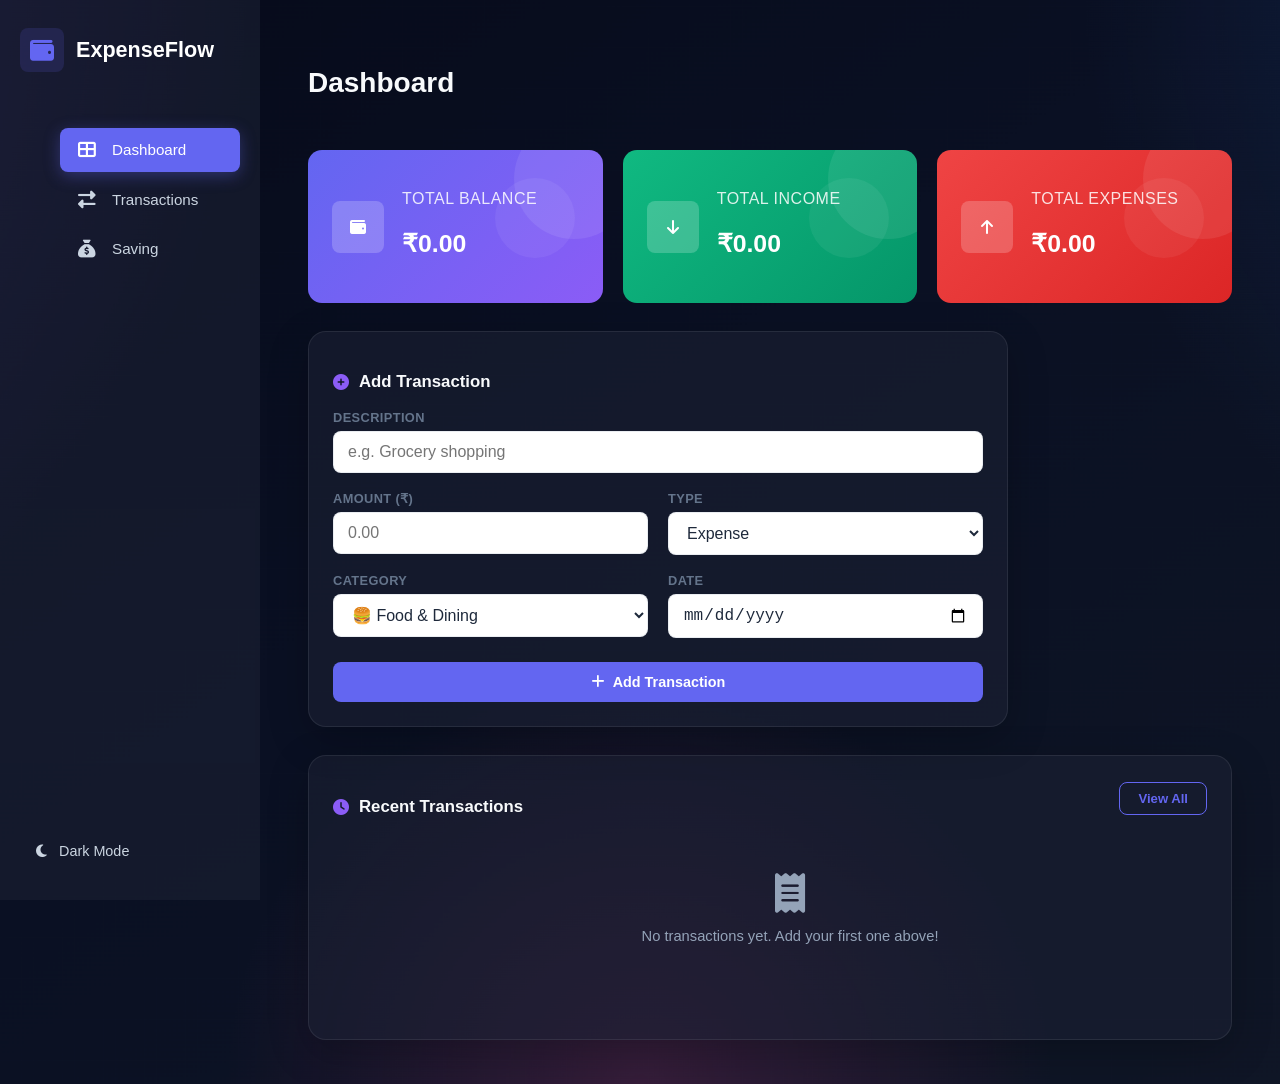
==== dashboard.html @ 71d5754a "naming" ====
<!DOCTYPE html>
<html lang="en">

<head>
    <meta charset="UTF-8">
    <meta name="viewport" content="width=device-width, initial-scale=1.0">
    <title>Expense Tracker</title>
    <!-- preconnect bcz browser ko pehle hi btna hai to connect  -->
    <link rel="preconnect" href="https://fonts.googleapis.com">
    <!-- for icons -->
    <link rel="stylesheet" href="https://cdnjs.cloudflare.com/ajax/libs/font-awesome/6.5.1/css/all.min.css">
    <link rel="stylesheet" href="style2.css">
</head>

<body>

    <div class="container">
        <aside class="sidebar" id="sidebar">
            <div class="sidebar-header">
                <div class="logo">
                    <i class="fas fa-wallet"></i>
                    <span>ExpenseFlow</span>
                </div>
            </div>
            <nav class="sidebar-nav">
                <ul>
                    <li class="nav-item active" id="dashboard">
                        <i class="fas fa-th-large"></i>
                        <span>Dashboard</span>
                    </li>
                    <li class="nav-item" id="transactions">
                        <i class="fas fa-exchange-alt"></i>
                        <span>Transactions</span>
                    </li>
                    <li class="nav-item" id="savings">
                         <i class="fa-solid fa-sack-dollar"></i>
                        <span>Saving</span>
                    </li>
                </ul>
            </nav>
            <div class="sidebar-footer">
                <div class="theme" id="theme">
                    <i class="fas fa-moon"></i> <!-- for moon icon -->
                    <span>Dark Mode</span>
                </div>
            </div>
        </aside>
        
        <main class="main">
        
            <!-- dashboard page -->

            <section class="page active" id="dashboardPage">
                <div class="page-header">
                    <!-- for date and writting dashboard -->
                    <h1>Dashboard</h1>
                    <p class="date-display" id="dateDisplay"></p>
                </div>
                <!-- summary cards income balance -->
                <div class="cards">
                    <div class="card balance" id="balanceCard">
                        <div class="card-icon">
                            <i class="fas fa-wallet"></i>
                        </div>
                        <div class="card-info">
                            <p class="card-label">Total Balance</p>
                            <h2 class="card-amount" id="totalBalance">₹0.00</h2>
                        </div>
                        <div class="card-decoration"></div>
                    </div>
                    <div class="card income" id="incomeCard">
                        <div class="card-icon">
                            <i class="fas fa-arrow-down"></i>
                        </div>
                        <div class="card-info">
                            <p class="card-label">Total Income</p>
                            <h2 class="card-amount" id="totalIncome">₹0.00</h2>
                        </div>
                        <div class="card-decoration"></div>
                    </div>
                    <div class="card expense" id="expenseCard">
                        <div class="card-icon">
                            <i class="fas fa-arrow-up"></i>
                        </div>
                        <div class="card-info">
                            <p class="card-label">Total Expenses</p>
                            <h2 class="card-amount" id="totalExpenses">₹0.00</h2>
                        </div>
                        <div class="card-decoration"></div>
                    </div>
                </div>

                <!-- Dashboard Body -->
                <div class="dashboard">
                    <!-- Add Transaction Form -->
                    <div class="form-container glass-card">
                        <h3><i class="fas fa-plus-circle"></i> Add Transaction</h3>
                        <form id="transactionForm">
                            <div class="form-group">
                                <label for="description">Description</label>
                                <input type="text" id="description" placeholder="e.g. Grocery shopping" required>
                            </div>
                            <div class="form-row">
                                <div class="form-group">
                                    <label for="amount">Amount (₹)</label>
                                    <input type="number" id="amount" placeholder="0.00" step="0.01" min="0.01" required>
                                </div>
                                <div class="form-group">
                                    <label for="type">Type</label>
                                    <select id="type" required>
                                        <option value="expense">Expense</option>
                                        <option value="income">Income</option>
                                    </select>
                                </div>
                            </div>
                            <div class="form-row">
                                <div class="form-group">
                                    <label for="category">Category</label>
                                    <select id="category" required>
                                        <option value="food">🍔 Food & Dining</option>
                                        <option value="transport">🚗 Transport</option>
                                        <option value="shopping">🛍️ Shopping</option>
                                        <option value="entertainment">🎬 Entertainment</option>
                                        <option value="bills">📄 Bills & Utilities</option>
                                        <option value="health">🏥 Health</option>
                                        <option value="education">📚 Education</option>
                                        <option value="salary">💰 Salary</option>
                                        <option value="freelance">💻 Freelance</option>
                                        <option value="investment">📈 Investment</option>
                                        <option value="other">📦 Other</option>
                                    </select>
                                </div>
                                <div class="form-group">
                                    <label for="date">Date</label>
                                    <input type="date" id="date" required>
                                </div>
                            </div>
                            <button type="submit" class="btn btn-primary" id="submitBtn">
                                <i class="fas fa-plus"></i> Add Transaction
                            </button>
                        </form>
                    </div>
                </div>

                <!-- Recent Transactions -->
                <div class="recent-transactions glass-card">
                    <div class="section-header">
                        <h3><i class="fas fa-clock"></i> Recent Transactions</h3>
                        <button class="btn btn-outline" id="viewAllBtn">View All</button>
                    </div>
                    <ul class="transaction-list" id="recentTransactionList">
                        <li class="empty-state" id="emptyRecent">
                            <i class="fas fa-receipt"></i>
                            <p>No transactions yet. Add your first one above!</p>
                        </li>
                    </ul>
                </div>
            </section>
            
            <!-- transaction page -->
            
            <section class="page" id="transactionsPage"></section>
            
            <!-- saving Page -->
            
            <section class="page" id="savingsPage"></section>
        
        </main>
    </div>
    <script src="script.js"></script>
</body>
</html>
---- style2.css ----
*{
    box-sizing: border-box;
}
body {
    min-height: 100vh;
    font-family: 'Inter', sans-serif;
    color: #f8fafc;
    overflow-x: hidden;
    background-image: url("welcome-bg.png");
background-position: center;
background-size: cover;
background-repeat: no-repeat;
}

.container {
    display: flex;
    min-height: 100vh;
}
.sidebar {
    width: 260px;
    background: rgb(28 34 52 / 58%);
    color: #cbd5e1;
    height: 100vh;
    position: fixed;
    top: 0;
    left: 0;
    z-index: 100;
    display: flex;
    flex-direction: column;
    padding: 28px 20px;
}

.sidebar-header {
    margin-bottom: 40px;
}

.logo {
    display: flex;
    align-items: center;
    gap: 12px;
    font-size: 1.35rem;
    font-weight: 700;
    color: #fff;
}

.logo i {
    font-size: 1.5rem;
    color: #6366f1;
    background: rgba(99, 102, 241, 0.15);
    padding: 10px;
    border-radius: 8px;
}

.sidebar-nav ul {
    list-style: none;
}

.nav-item {
    display: flex;
    align-items: center;
    gap: 14px;
    padding: 13px 16px;
    margin-bottom: 6px;
    border-radius: 8px;
    cursor: pointer;
    transition: all 0.5s ease;
    font-size: 0.95rem;
    font-weight: 500;
    color: #cbd5e1;
}

.nav-item:hover {
    background: rgba(99, 102, 241, 0.1);
    color: #fff;
}

.nav-item.active {
    background: #6366f1;
    color: #fff;
    box-shadow: 0 4px 16px rgba(99, 102, 241, 0.35);
}

.nav-item i {
    font-size: 1.1rem;
    width: 22px;
    text-align: center;
}
.sidebar-footer { margin-top: auto; }

.theme{
    display: flex;
    align-items: center;
    gap: 12px;
    padding: 13px 16px;
    border-radius: 8px;
    cursor: pointer;
    transition: all  0.3s ease;
    font-size: 0.9rem;
    color: #cbd5e1;
}

.theme:hover { 
    background: rgba(255,255,255,0.06); 
    color: #fff; 
}
.main {
    flex: 1;
    margin-left: 260px;
    padding: 36px 40px;
    min-height: 100vh;
    background: transparent;
}

.page { 
    display: none; 
    animation: fadeIn 0.4s ease; 
}
.page.active { 
    display: block; 
}
.page-header {
    display: flex;
    justify-content: space-between;
    align-items: center;
    margin-bottom: 28px;
}

.page-header h1 {
    font-size: 1.75rem;
    font-weight: 700;
    color: #f8fafc;
}
.date-display {
    font-size: 0.9rem;
    color: #cbd5e1;
    font-weight: 500;
}
.glass-card {
    background: rgb(28 34 52 / 58%);
    border: 1px solid rgba(255, 255, 255, 0.08);
    border-radius: 18px;
    padding: 24px;
    box-shadow: 0 12px 40px rgba(0,0,0,0.22);
}

.glass-card:hover { 
    box-shadow: 0 16px 45px rgba(0,0,0,0.26);
}

.glass-card h3 {
    font-size: 1.05rem;
    font-weight: 600;
    color: #f8fafc;
    margin-bottom: 20px;
    display: flex;
    align-items: center;
    gap: 10px;
}

.glass-card h3 i {
    color: #8b5cf6;
     font-size: 1rem; 
    }

.cards{
    display: grid;
    grid-template-columns: repeat(3, 1fr) ;
    gap: 20px;
    margin-bottom: 28px;
}
.card{
    padding: 24px;
    border-radius: 14px;
    color: #fff;
    display: flex;
    align-items: center;
    gap: 18px;
    position: relative;
    overflow: hidden;
    transition: transform 0.3s ease, box-shadow 0.3s ease;
}

.card:hover {
    transform: translateY(-6px);
}
.balance { 
    background: linear-gradient(135deg, #6366f1, #8b5cf6); }
.income { 
    background: linear-gradient(135deg, #10b981, #059669); }
.expense { 
    background: linear-gradient(135deg, #ef4444, #dc2626); }

.card-icon {
    width: 52px;
    height: 52px;
    background: rgba(255,255,255,0.2);
    border-radius: 8px;
    display: flex;
    align-items: center;
    justify-content: center;
    flex-shrink: 0;
}
.card-label {
    font-weight: 500;
    opacity: 0.85;
    text-transform: uppercase;
    letter-spacing: 0.5px;
    margin-bottom: 4px;
}
.card-amount {
    font-size: 1.55rem;
    font-weight: 700;
}
.card-decoration {
    position: absolute;
    top: -31px;
    right: -31px;
    width: 120px;
    height: 120px;
    border-radius: 50%;
    background: rgba(255,255,255,0.08);
}

.card-decoration::after {
    content: '';
    position: absolute;
    bottom: -19px;
    left: -19px;
    width: 80px;
    height: 80px;
    border-radius: 50%;
    background: rgba(255,255,255,0.06);
}
.dashboard {
    display: grid;
    grid-template-columns: 1fr 1fr;
    gap: 24px;
    margin-bottom: 28px;
}
.form-container{width: 700px;max-width: 100%;}
.form-container h3 { margin-bottom: 18px; }
.form-group input{font-size: 2rem;}

.form-group { margin-bottom: 18px; }

.form-group label {
    display: block;
    font-size: 0.8rem;
    font-weight: 600;
    color: #64748b;
    margin-bottom: 6px;
    text-transform: uppercase;
    letter-spacing: 0.4px;
}
.form-group input,
.form-group select {
    width: 100%;
    padding: 11px 14px;
    border: 1.5px solid rgba(148,163,184,0.2);
    border-radius: 8px;
    font-size: 1rem;
    background: #ffffff;
    color: #1e293b;
    outline: none;
}
.form-group input:focus,
.form-group select:focus {
    border-color: rgba(148,163,184,0.2);
}

.form-row {
    display: grid;
    grid-template-columns: 1fr 1fr;
    gap: 20px;
}
.btn {
    display: inline-flex;
    align-items: center;
    justify-content: center;
    gap: 8px;
    padding: 12px 22px;
    border: none;
    border-radius: 8px;
    font-size: 0.9rem;
    font-weight: 600;
    cursor: pointer;
}

.btn-primary {
    width: 100%;
    background: #6366f1;
    color: #fff;
    margin-top: 6px;
}

.btn-primary:hover {
    background: #8b5cf6;
    transform: translateY(-1px);
    box-shadow: 0 4px 16px rgba(99, 102, 241, 0.35);
}

.btn-outline {
    background: transparent;
    color: #6366f1;
    border: 1.5px solid #6366f1;
    padding: 8px 18px;
    font-size: 0.82rem;
}

.btn-outline:hover {
    background: #6366f1;
    color: #fff;
}
.section-header {
    display: flex;
    justify-content: space-between;
    align-items: center;
    margin-bottom: 16px;
}

.section-header h3 { margin-bottom: 0; }

/* ------ transaction list-----*/
.transaction-list{
    list-style: none;
}
.transaction-item{
    display: flex;
    align-items: center;
    justify-content: space-between;
    padding: 14px 0px;
    border-bottom: 1px solid rgba(148,163,184,0.2);
    animation: fadeIn 0.3s ease;
}
.transaction-item:last-child{border-bottom: none;}
.transaction-left{
    display: flex;
    align-items: center;
    gap: 14px;
    flex: 1;
}
.transaction-icon {
    width: 42px;
    height: 42px;
    border-radius: 8px;
    display: flex;
    align-items: center;
    justify-content: center;
    font-size: 1.15rem;
    flex-shrink: 0;
}

.transaction-icon.income-icon {
    background: rgba(16, 185, 129, 0.1);
    color: #10b981;
}

.transaction-icon.expense-icon {
    background: rgba(239, 68, 68, 0.1);
    color: #ef4444;
}

.transaction-details h4 {
    font-size: 0.93rem;
    font-weight: 600;
    color: #1e293b;
    margin-bottom: 3px;
}

.transaction-details span {
    font-size: 0.78rem;
    color:#94a3b8;
}

.transaction-right {
     display: flex; 
    align-items: center; 
    gap: 16px; 
}

.transaction-amount {
    font-size: 1rem;
    font-weight: 700;
    white-space: nowrap;
}

.transaction-amount.income { color: #10b981 }
.transaction-amount.expense { color: #ef4444; }

.transaction-actions {
    display: flex;
    gap: 6px;
    opacity: 0;
}

.transaction-item:hover .transaction-actions
{ opacity: 1; }

/* ------EMPTY STATE */
.empty-state {
    text-align: center;
    padding: 40px 20px;
    color: #94a3b8;
}

.empty-state i { font-size: 2.5rem; margin-bottom: 12px; display: block; }
.empty-state p { font-size: 0.92rem; }
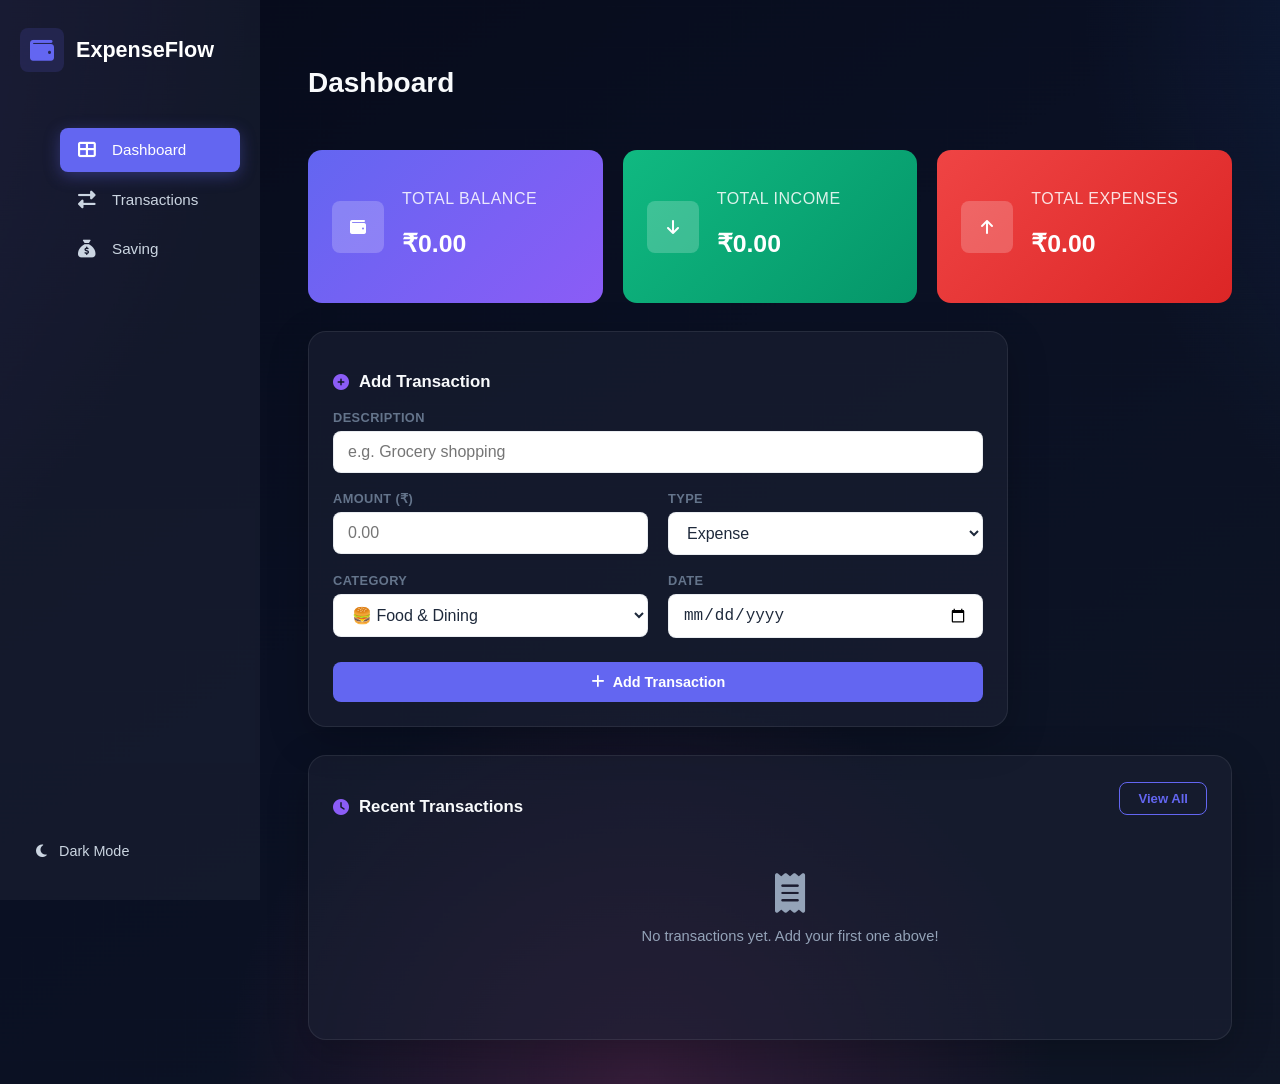
==== commit e3f169dc: "transaction pages" ====
--- a/dashboard.html
+++ b/dashboard.html
@@ -23,20 +23,26 @@
                 </div>
             </div>
             <nav class="sidebar-nav">
-                <ul>
-                    <li class="nav-item active" id="dashboard">
-                        <i class="fas fa-th-large"></i>
-                        <span>Dashboard</span>
-                    </li>
-                    <li class="nav-item" id="transactions">
-                        <i class="fas fa-exchange-alt"></i>
-                        <span>Transactions</span>
-                    </li>
-                    <li class="nav-item" id="savings">
-                         <i class="fa-solid fa-sack-dollar"></i>
-                        <span>Saving</span>
-                    </li>
-                </ul>
+ <ul>
+    <li>
+        <a href="index.html" class="nav-item active">
+            <i class="fas fa-th-large"></i>
+            <span>Dashboard</span>
+        </a>
+    </li>
+    <li>
+        <a href="transaction.html" class="nav-item">
+            <i class="fas fa-exchange-alt"></i>
+            <span>Transactions</span>
+        </a>
+    </li>
+    <li>
+        <a href="saving.html" class="nav-item">
+            <i class="fa-solid fa-sack-dollar"></i>
+            <span>Saving</span>
+        </a>
+    </li>
+</ul>
             </nav>
             <div class="sidebar-footer">
                 <div class="theme" id="theme">
--- a/style2.css
+++ b/style2.css
@@ -7,9 +7,9 @@
     color: #f8fafc;
     overflow-x: hidden;
     background-image: url("welcome-bg.png");
-background-position: center;
-background-size: cover;
-background-repeat: no-repeat;
+    background-position: center;
+    background-size: cover;
+    background-repeat: no-repeat;
 }
 
 .container {
@@ -113,7 +113,6 @@
 
 .page { 
     display: none; 
-    animation: fadeIn 0.4s ease; 
 }
 .page.active { 
     display: block; 
@@ -210,26 +209,6 @@
 .card-amount {
     font-size: 1.55rem;
     font-weight: 700;
-}
-.card-decoration {
-    position: absolute;
-    top: -31px;
-    right: -31px;
-    width: 120px;
-    height: 120px;
-    border-radius: 50%;
-    background: rgba(255,255,255,0.08);
-}
-
-.card-decoration::after {
-    content: '';
-    position: absolute;
-    bottom: -19px;
-    left: -19px;
-    width: 80px;
-    height: 80px;
-    border-radius: 50%;
-    background: rgba(255,255,255,0.06);
 }
 .dashboard {
     display: grid;
@@ -404,4 +383,7 @@
 }
 
 .empty-state i { font-size: 2.5rem; margin-bottom: 12px; display: block; }
-.empty-state p { font-size: 0.92rem; }+.empty-state p { font-size: 0.92rem; }
+.sidebar ul li a {
+    text-decoration: none;
+}
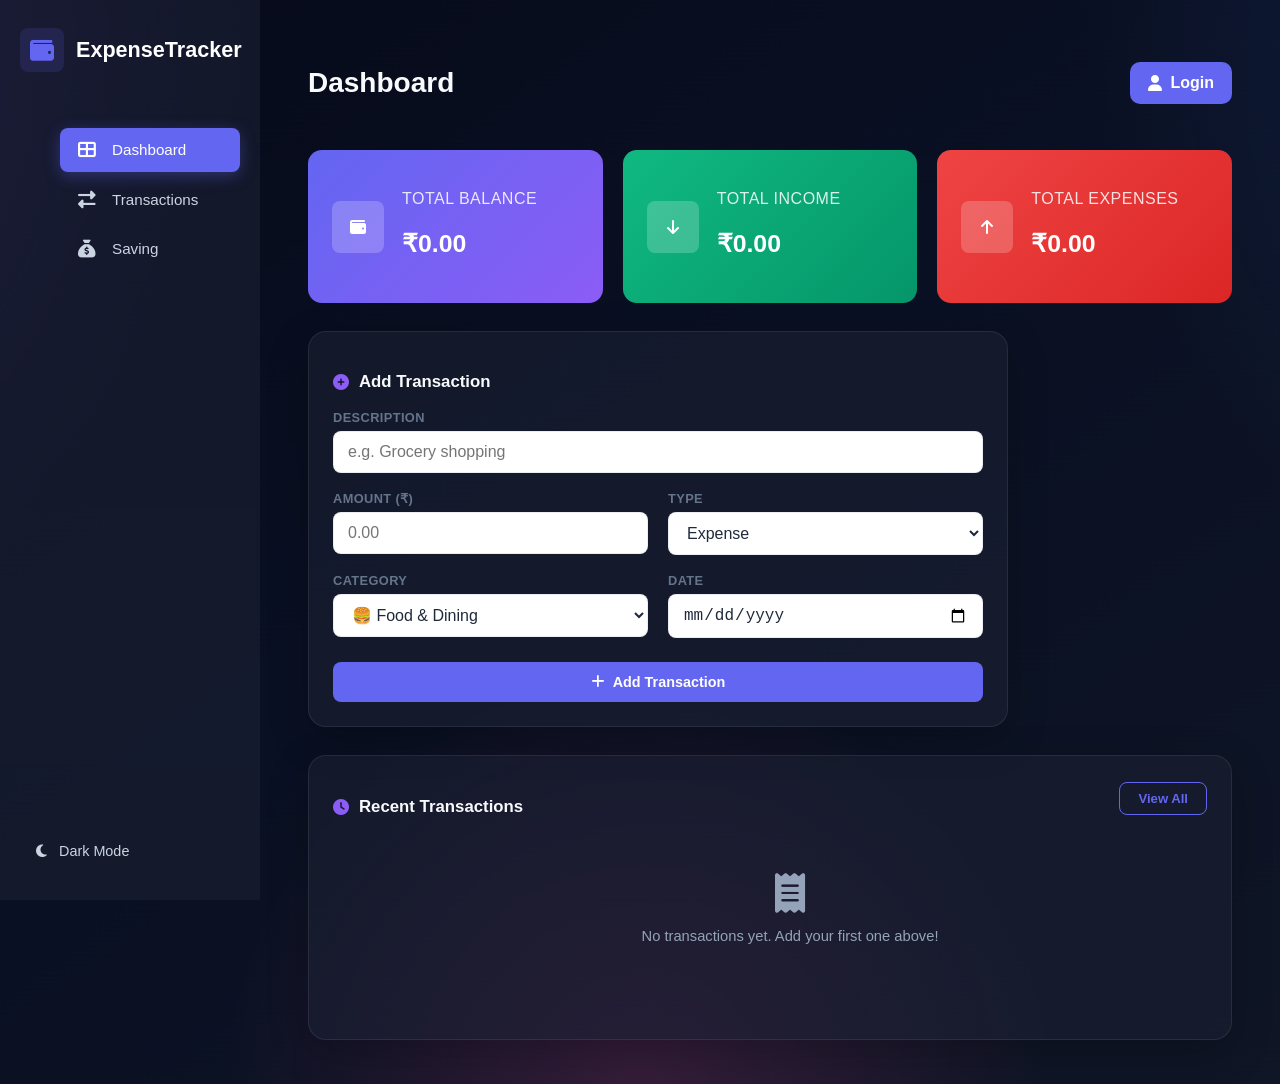
==== commit e69156f7: "login page and detailings" ====
--- a/dashboard.html
+++ b/dashboard.html
@@ -9,7 +9,7 @@
     <link rel="preconnect" href="https://fonts.googleapis.com">
     <!-- for icons -->
     <link rel="stylesheet" href="https://cdnjs.cloudflare.com/ajax/libs/font-awesome/6.5.1/css/all.min.css">
-    <link rel="stylesheet" href="style2.css">
+    <link rel="stylesheet" href="style.css">
 </head>
 
 <body>
@@ -17,15 +17,15 @@
     <div class="container">
         <aside class="sidebar" id="sidebar">
             <div class="sidebar-header">
-                <div class="logo">
+                <a href="index.html" style="text-decoration: none;" class="logo">
                     <i class="fas fa-wallet"></i>
-                    <span>ExpenseFlow</span>
-                </div>
+                    <span>ExpenseTracker</span>
+                </a>
             </div>
             <nav class="sidebar-nav">
  <ul>
     <li>
-        <a href="index.html" class="nav-item active">
+        <a href="dashboard.html" class="nav-item active">
             <i class="fas fa-th-large"></i>
             <span>Dashboard</span>
         </a>
@@ -58,10 +58,15 @@
 
             <section class="page active" id="dashboardPage">
                 <div class="page-header">
-                    <!-- for date and writting dashboard -->
-                    <h1>Dashboard</h1>
-                    <p class="date-display" id="dateDisplay"></p>
-                </div>
+    <div>
+        <h1>Dashboard</h1>
+        <p class="date-display" id="dateDisplay"></p>
+    </div>
+
+    <a href="login.html" class="login-btn">
+        <i class="fas fa-user"></i> Login
+    </a>
+</div> 
                 <!-- summary cards income balance -->
                 <div class="cards">
                     <div class="card balance" id="balanceCard">
@@ -152,8 +157,7 @@
                 <div class="recent-transactions glass-card">
                     <div class="section-header">
                         <h3><i class="fas fa-clock"></i> Recent Transactions</h3>
-                        <button class="btn btn-outline" id="viewAllBtn">View All</button>
-                    </div>
+                    <a href="transaction.html" style="text-decoration: none;" class="btn btn-outline">View All</a>                    </div>
                     <ul class="transaction-list" id="recentTransactionList">
                         <li class="empty-state" id="emptyRecent">
                             <i class="fas fa-receipt"></i>
--- a/style.css
+++ b/style.css
@@ -0,0 +1,406 @@
+*{
+    box-sizing: border-box;
+}
+body {
+    min-height: 100vh;
+    font-family: 'Inter', sans-serif;
+    color: #f8fafc;
+    overflow-x: hidden;
+    background-image: url("welcome-bg.png");
+    background-position: center;
+    background-size: cover;
+    background-repeat: no-repeat;
+}
+
+.container {
+    display: flex;
+    min-height: 100vh;
+}
+.sidebar {
+    width: 260px;
+    background: rgb(28 34 52 / 58%);
+    color: #cbd5e1;
+    height: 100vh;
+    position: fixed;
+    top: 0;
+    left: 0;
+    z-index: 100;
+    display: flex;
+    flex-direction: column;
+    padding: 28px 20px;
+}
+
+.sidebar-header {
+    margin-bottom: 40px;
+}
+
+.logo {
+    display: flex;
+    align-items: center;
+    gap: 12px;
+    font-size: 1.35rem;
+    font-weight: 700;
+    color: #fff;
+}
+
+.logo i {
+    font-size: 1.5rem;
+    color: #6366f1;
+    background: rgba(99, 102, 241, 0.15);
+    padding: 10px;
+    border-radius: 8px;
+}
+
+.sidebar-nav ul {
+    list-style: none;
+}
+
+.nav-item {
+    display: flex;
+    align-items: center;
+    gap: 14px;
+    padding: 13px 16px;
+    margin-bottom: 6px;
+    border-radius: 8px;
+    cursor: pointer;
+    transition: all 0.5s ease;
+    font-size: 0.95rem;
+    font-weight: 500;
+    color: #cbd5e1;
+}
+
+.nav-item:hover {
+    background: rgba(99, 102, 241, 0.1);
+    color: #fff;
+}
+
+.nav-item.active {
+    background: #6366f1;
+    color: #fff;
+    box-shadow: 0 4px 16px rgba(99, 102, 241, 0.35);
+}
+
+.nav-item i {
+    font-size: 1.1rem;
+    width: 22px;
+    text-align: center;
+}
+.sidebar-footer { margin-top: auto; }
+
+.theme{
+    display: flex;
+    align-items: center;
+    gap: 12px;
+    padding: 13px 16px;
+    border-radius: 8px;
+    cursor: pointer;
+    transition: all  0.3s ease;
+    font-size: 0.9rem;
+    color: #cbd5e1;
+}
+
+.theme:hover { 
+    background: rgba(255,255,255,0.06); 
+    color: #fff; 
+}
+.main {
+    flex: 1;
+    margin-left: 260px;
+    padding: 36px 40px;
+    min-height: 100vh;
+    background: transparent;
+}
+
+.page { 
+    display: none; 
+}
+.page.active { 
+    display: block; 
+}
+.page-header {
+    display: flex;
+    justify-content: space-between;
+    align-items: center;
+    margin-bottom: 28px;
+}
+
+.page-header h1 {
+    font-size: 1.75rem;
+    font-weight: 700;
+    color: #f8fafc;
+}
+.date-display {
+    font-size: 0.9rem;
+    color: #cbd5e1;
+    font-weight: 500;
+}
+.glass-card {
+    background: rgb(28 34 52 / 58%);
+    border: 1px solid rgba(255, 255, 255, 0.08);
+    border-radius: 18px;
+    padding: 24px;
+    box-shadow: 0 12px 40px rgba(0,0,0,0.22);
+}
+
+.glass-card:hover { 
+    box-shadow: 0 16px 45px rgba(0,0,0,0.26);
+}
+
+.glass-card h3 {
+    font-size: 1.05rem;
+    font-weight: 600;
+    color: #f8fafc;
+    margin-bottom: 20px;
+    display: flex;
+    align-items: center;
+    gap: 10px;
+}
+
+.glass-card h3 i {
+    color: #8b5cf6;
+     font-size: 1rem; 
+    }
+
+.cards{
+    display: grid;
+    grid-template-columns: repeat(3, 1fr) ;
+    gap: 20px;
+    margin-bottom: 28px;
+}
+.card{
+    padding: 24px;
+    border-radius: 14px;
+    color: #fff;
+    display: flex;
+    align-items: center;
+    gap: 18px;
+    position: relative;
+    overflow: hidden;
+    transition: transform 0.5s ease;
+}
+
+.card:hover {
+    transform: translateY(-6px);
+}
+.balance { 
+    background: linear-gradient(135deg, #6366f1, #8b5cf6); }
+.income { 
+    background: linear-gradient(135deg, #10b981, #059669); }
+.expense { 
+    background: linear-gradient(135deg, #ef4444, #dc2626); }
+
+.card-icon {
+    width: 52px;
+    height: 52px;
+    background: rgba(255,255,255,0.2);
+    border-radius: 8px;
+    display: flex;
+    align-items: center;
+    justify-content: center;
+    flex-shrink: 0;
+}
+.card-label {
+    font-weight: 500;
+    opacity: 0.85;
+    text-transform: uppercase;
+    letter-spacing: 0.5px;
+    margin-bottom: 4px;
+}
+.card-amount {
+    font-size: 1.55rem;
+    font-weight: 700;
+}
+.dashboard {
+    display: grid;
+    grid-template-columns: 1fr 1fr;
+    gap: 24px;
+    margin-bottom: 28px;
+}
+.form-container{width: 700px;max-width: 100%;}
+.form-container h3 { margin-bottom: 18px; }
+.form-group input{font-size: 2rem;}
+
+.form-group { margin-bottom: 18px; }
+
+.form-group label {
+    display: block;
+    font-size: 0.8rem;
+    font-weight: 600;
+    color: #64748b;
+    margin-bottom: 6px;
+    text-transform: uppercase;
+    letter-spacing: 0.4px;
+}
+.form-group input,
+.form-group select {
+    width: 100%;
+    padding: 11px 14px;
+    border: 1.5px solid rgba(148,163,184,0.2);
+    border-radius: 8px;
+    font-size: 1rem;
+    background: #ffffff;
+    color: #1e293b;
+    outline: none;
+}
+.form-group input:focus,
+.form-group select:focus {
+    border-color: rgba(148,163,184,0.2);
+}
+
+.form-row {
+    display: grid;
+    grid-template-columns: 1fr 1fr;
+    gap: 20px;
+}
+.btn {
+    display: inline-flex;
+    align-items: center;
+    justify-content: center;
+    gap: 8px;
+    padding: 12px 22px;
+    border: none;
+    border-radius: 8px;
+    font-size: 0.9rem;
+    font-weight: 600;
+    cursor: pointer;
+}
+
+.btn-primary {
+    width: 100%;
+    background: #6366f1;
+    color: #fff;
+    margin-top: 6px;
+}
+
+.btn-primary:hover {
+    background: #8b5cf6;
+    transform: translateY(-1px);
+    box-shadow: 0 4px 16px rgba(99, 102, 241, 0.35);
+}
+
+.btn-outline {
+    background: transparent;
+    color: #6366f1;
+    border: 1.5px solid #6366f1;
+    padding: 8px 18px;
+    font-size: 0.82rem;
+}
+
+.btn-outline:hover {
+    background: #6366f1;
+    color: #fff;
+}
+.section-header {
+    display: flex;
+    justify-content: space-between;
+    align-items: center;
+    margin-bottom: 16px;
+}
+
+.section-header h3 { margin-bottom: 0; }
+
+/* ------ transaction list-----*/
+.transaction-list{
+    list-style: none;
+}
+.transaction-item{
+    display: flex;
+    align-items: center;
+    justify-content: space-between;
+    padding: 14px 0px;
+    border-bottom: 1px solid rgba(148,163,184,0.2);
+    animation: fadeIn 0.3s ease;
+}
+.transaction-item:last-child{border-bottom: none;}
+.transaction-left{
+    display: flex;
+    align-items: center;
+    gap: 14px;
+    flex: 1;
+}
+.transaction-icon {
+    width: 42px;
+    height: 42px;
+    border-radius: 8px;
+    display: flex;
+    align-items: center;
+    justify-content: center;
+    font-size: 1.15rem;
+    flex-shrink: 0;
+}
+
+.transaction-icon.income-icon {
+    background: rgba(16, 185, 129, 0.1);
+    color: #10b981;
+}
+
+.transaction-icon.expense-icon {
+    background: rgba(239, 68, 68, 0.1);
+    color: #ef4444;
+}
+
+.transaction-details h4 {
+    font-size: 0.93rem;
+    font-weight: 600;
+    color: #1e293b;
+    margin-bottom: 3px;
+}
+
+.transaction-details span {
+    font-size: 0.78rem;
+    color:#94a3b8;
+}
+
+.transaction-right {
+     display: flex; 
+    align-items: center; 
+    gap: 16px; 
+}
+
+.transaction-amount {
+    font-size: 1rem;
+    font-weight: 700;
+    white-space: nowrap;
+}
+
+.transaction-amount.income { color: #10b981 }
+.transaction-amount.expense { color: #ef4444; }
+
+.transaction-actions {
+    display: flex;
+    gap: 6px;
+    opacity: 0;
+}
+
+.transaction-item:hover .transaction-actions
+{ opacity: 1; }
+
+/* empty jaghan ke liye  */
+.empty-state {
+    text-align: center;
+    padding: 40px 20px;
+    color: #94a3b8;
+}
+
+.empty-state i { font-size: 2.5rem; margin-bottom: 12px; display: block; }
+.empty-state p { font-size: 0.92rem; }
+.sidebar ul li a {
+    text-decoration: none;
+}
+.login-btn {
+    display: inline-flex;
+    align-items: center;
+    gap: 8px;
+    padding: 12px 18px;
+    background: #6366f1;
+    color: #fff;
+    text-decoration: none;
+    border-radius: 10px;
+    font-weight: 600;
+    transition: 0.3s ease;
+}
+
+.login-btn:hover {
+    background: #8b5cf6;
+    transform: translateY(-2px);
+}
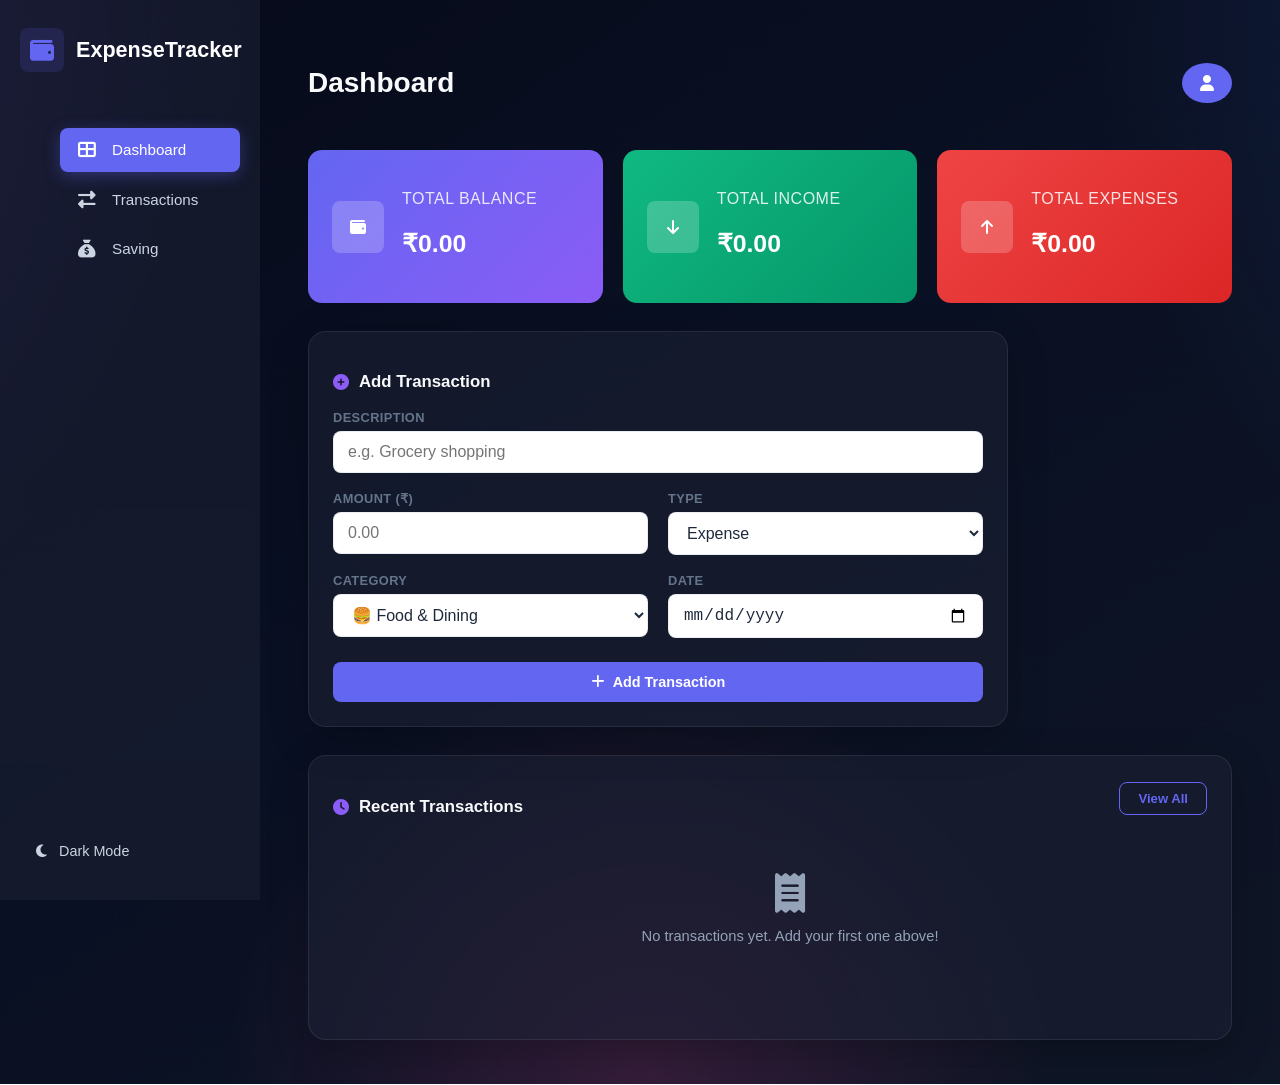
==== commit c3bc9f64: "login btn" ====
--- a/dashboard.html
+++ b/dashboard.html
@@ -64,7 +64,7 @@
     </div>
 
     <a href="login.html" class="login-btn">
-        <i class="fas fa-user"></i> Login
+        <i class="fas fa-user"></i> 
     </a>
 </div> 
                 <!-- summary cards income balance -->
--- a/style.css
+++ b/style.css
@@ -395,7 +395,7 @@
     background: #6366f1;
     color: #fff;
     text-decoration: none;
-    border-radius: 10px;
+    border-radius: 70%;
     font-weight: 600;
     transition: 0.3s ease;
 }
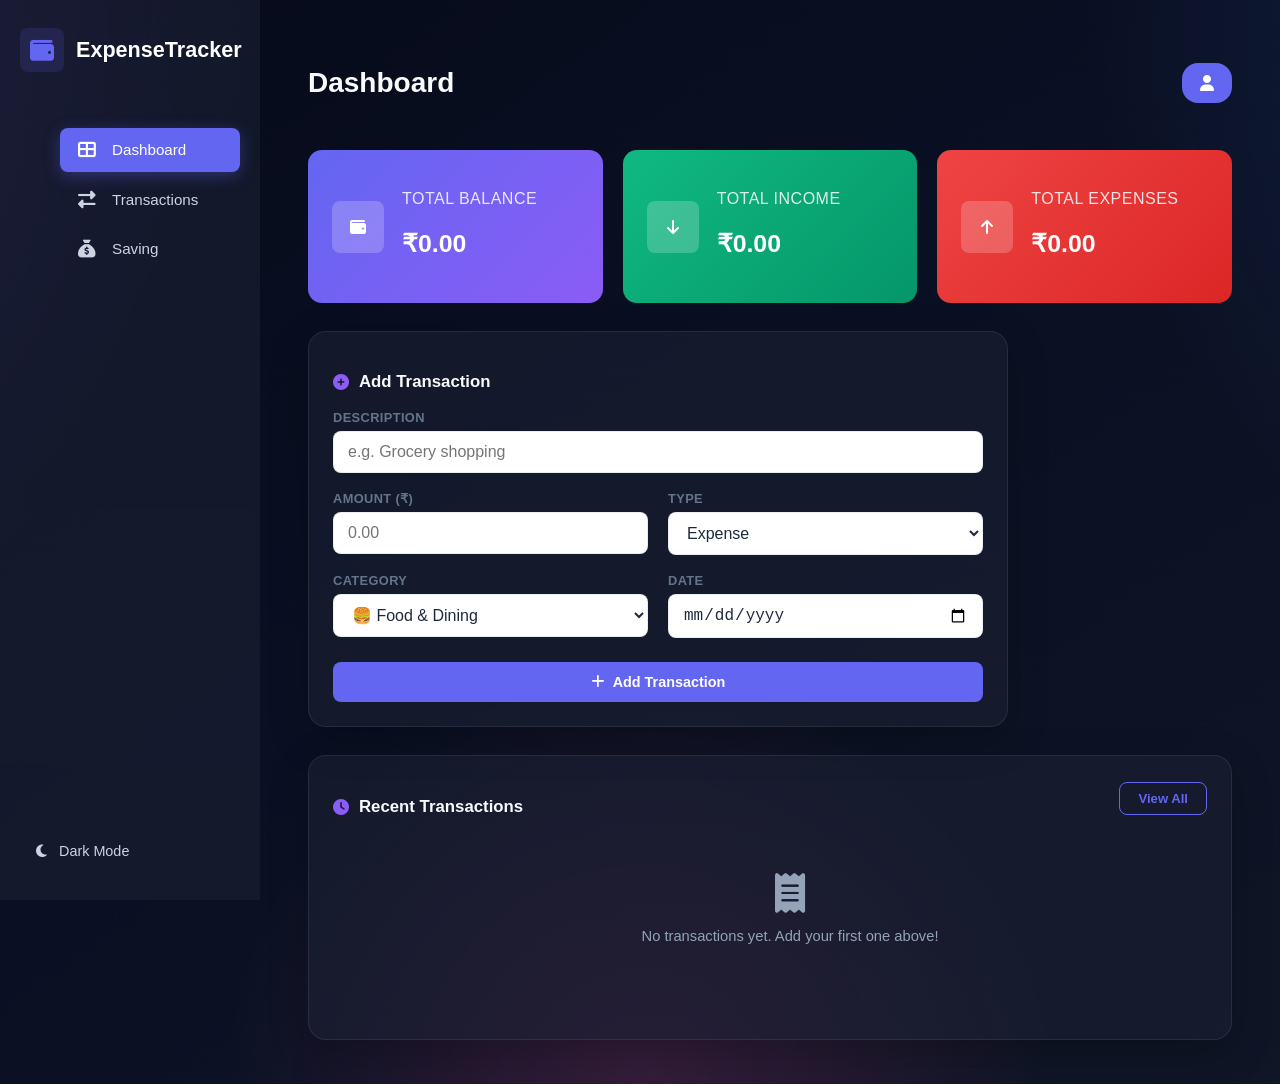
==== commit a2cbb64b: "saving page" ====
--- a/dashboard.html
+++ b/dashboard.html
@@ -23,26 +23,26 @@
                 </a>
             </div>
             <nav class="sidebar-nav">
- <ul>
-    <li>
-        <a href="dashboard.html" class="nav-item active">
-            <i class="fas fa-th-large"></i>
-            <span>Dashboard</span>
-        </a>
-    </li>
-    <li>
-        <a href="transaction.html" class="nav-item">
-            <i class="fas fa-exchange-alt"></i>
-            <span>Transactions</span>
-        </a>
-    </li>
-    <li>
-        <a href="saving.html" class="nav-item">
-            <i class="fa-solid fa-sack-dollar"></i>
-            <span>Saving</span>
-        </a>
-    </li>
-</ul>
+                <ul>
+                    <li>
+                        <a href="dashboard.html" class="nav-item active">
+                            <i class="fas fa-th-large"></i>
+                            <span>Dashboard</span>
+                        </a>
+                    </li>
+                    <li>
+                        <a href="transaction.html" class="nav-item">
+                            <i class="fas fa-exchange-alt"></i>
+                            <span>Transactions</span>
+                        </a>
+                    </li>
+                    <li>
+                        <a href="saving.html" class="nav-item">
+                            <i class="fa-solid fa-sack-dollar"></i>
+                            <span>Saving</span>
+                        </a>
+                    </li>
+                </ul>
             </nav>
             <div class="sidebar-footer">
                 <div class="theme" id="theme">
@@ -51,24 +51,22 @@
                 </div>
             </div>
         </aside>
-        
+
         <main class="main">
-        
             <!-- dashboard page -->
-
             <section class="page active" id="dashboardPage">
                 <div class="page-header">
-    <div>
-        <h1>Dashboard</h1>
-        <p class="date-display" id="dateDisplay"></p>
-    </div>
-
-    <a href="login.html" class="login-btn">
-        <i class="fas fa-user"></i> 
-    </a>
-</div> 
+                    <div>
+                        <h1>Dashboard</h1>
+                        <p class="date-display" id="dateDisplay"></p>
+                    </div>
+                    <a href="login.html" class="login-btn">
+                        <i class="fas fa-user"></i>
+                    </a>
+                </div>
                 <!-- summary cards income balance -->
                 <div class="cards">
+                    <!-- for balance  -->
                     <div class="card balance" id="balanceCard">
                         <div class="card-icon">
                             <i class="fas fa-wallet"></i>
@@ -77,8 +75,8 @@
                             <p class="card-label">Total Balance</p>
                             <h2 class="card-amount" id="totalBalance">₹0.00</h2>
                         </div>
-                        <div class="card-decoration"></div>
                     </div>
+                    <!-- for income  -->
                     <div class="card income" id="incomeCard">
                         <div class="card-icon">
                             <i class="fas fa-arrow-down"></i>
@@ -87,8 +85,8 @@
                             <p class="card-label">Total Income</p>
                             <h2 class="card-amount" id="totalIncome">₹0.00</h2>
                         </div>
-                        <div class="card-decoration"></div>
                     </div>
+                    <!-- for expense  -->
                     <div class="card expense" id="expenseCard">
                         <div class="card-icon">
                             <i class="fas fa-arrow-up"></i>
@@ -97,7 +95,6 @@
                             <p class="card-label">Total Expenses</p>
                             <h2 class="card-amount" id="totalExpenses">₹0.00</h2>
                         </div>
-                        <div class="card-decoration"></div>
                     </div>
                 </div>
 
@@ -157,7 +154,8 @@
                 <div class="recent-transactions glass-card">
                     <div class="section-header">
                         <h3><i class="fas fa-clock"></i> Recent Transactions</h3>
-                    <a href="transaction.html" style="text-decoration: none;" class="btn btn-outline">View All</a>                    </div>
+                        <a href="transaction.html" style="text-decoration: none;" class="btn btn-outline">View All</a>
+                    </div>
                     <ul class="transaction-list" id="recentTransactionList">
                         <li class="empty-state" id="emptyRecent">
                             <i class="fas fa-receipt"></i>
@@ -166,15 +164,15 @@
                     </ul>
                 </div>
             </section>
-            
+
             <!-- transaction page -->
-            
+
             <section class="page" id="transactionsPage"></section>
-            
+
             <!-- saving Page -->
-            
+
             <section class="page" id="savingsPage"></section>
-        
+
         </main>
     </div>
     <script src="script.js"></script>
--- a/style.css
+++ b/style.css
@@ -108,7 +108,6 @@
     margin-left: 260px;
     padding: 36px 40px;
     min-height: 100vh;
-    background: transparent;
 }
 
 .page { 
@@ -395,7 +394,7 @@
     background: #6366f1;
     color: #fff;
     text-decoration: none;
-    border-radius: 70%;
+    border-radius: 16px;
     font-weight: 600;
     transition: 0.3s ease;
 }
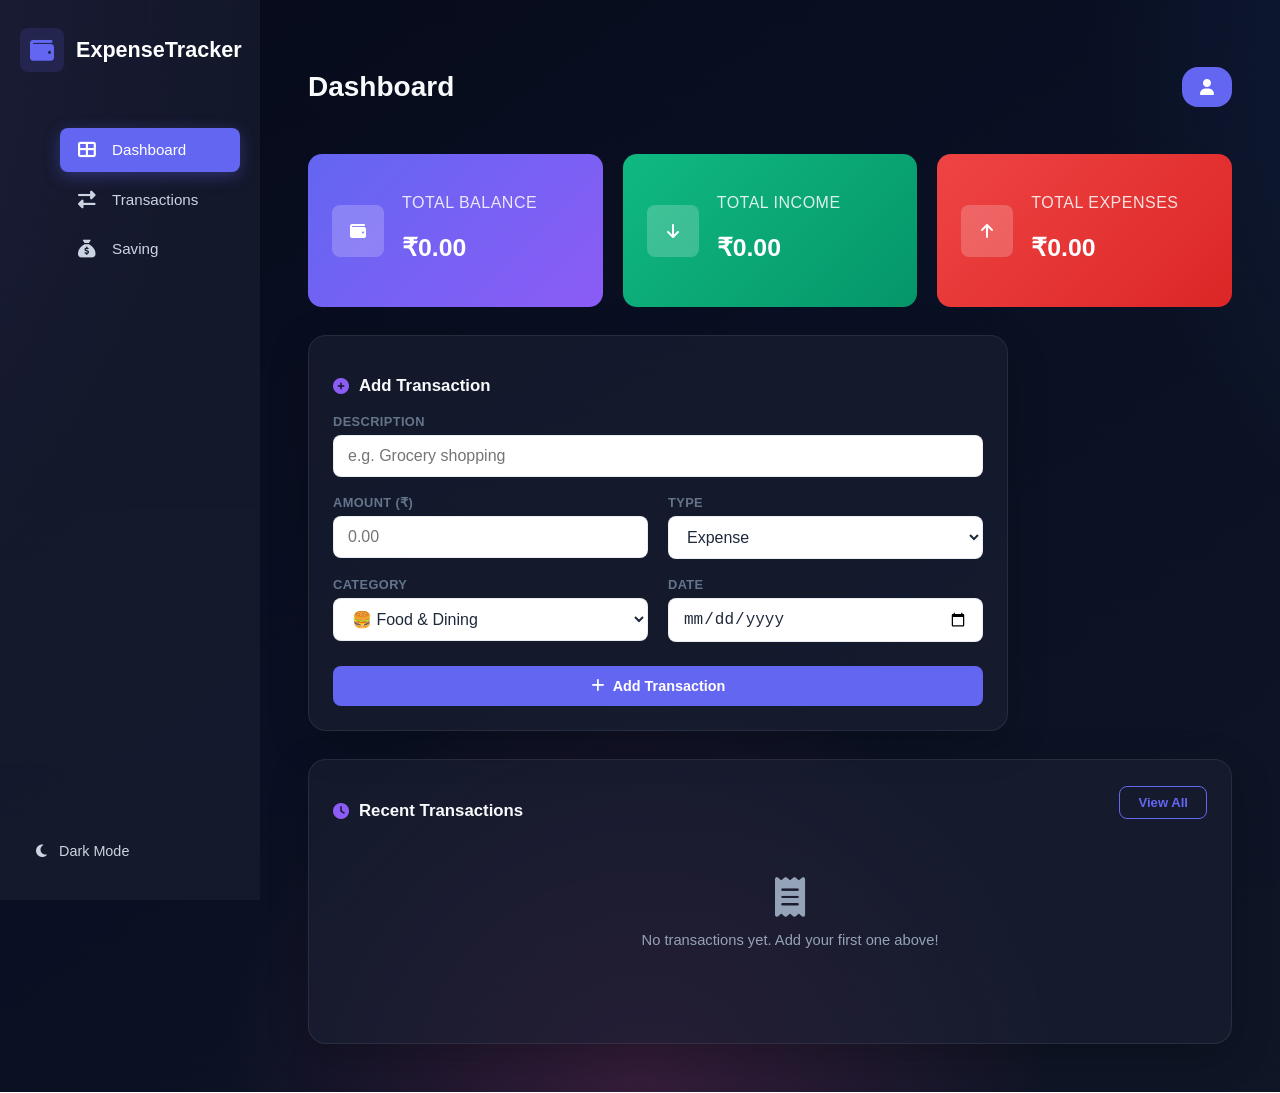
==== commit 5ae69773: "favicon" ====
--- a/dashboard.html
+++ b/dashboard.html
@@ -9,6 +9,7 @@
     <link rel="preconnect" href="https://fonts.googleapis.com">
     <!-- for icons -->
     <link rel="stylesheet" href="https://cdnjs.cloudflare.com/ajax/libs/font-awesome/6.5.1/css/all.min.css">
+    <link rel="icon" type="image/png" href="image.png">
     <link rel="stylesheet" href="style.css">
 </head>
 
@@ -111,7 +112,7 @@
                             <div class="form-row">
                                 <div class="form-group">
                                     <label for="amount">Amount (₹)</label>
-                                    <input type="number" id="amount" placeholder="0.00" step="0.01" min="0.01" required>
+                                    <input type="number" id="amount" placeholder="0.00" step="1" min="0.01" required>
                                 </div>
                                 <div class="form-group">
                                     <label for="type">Type</label>
@@ -164,17 +165,13 @@
                     </ul>
                 </div>
             </section>
-
             <!-- transaction page -->
-
             <section class="page" id="transactionsPage"></section>
-
             <!-- saving Page -->
-
             <section class="page" id="savingsPage"></section>
-
         </main>
     </div>
     <script src="script.js"></script>
 </body>
+
 </html>
--- a/style.css
+++ b/style.css
@@ -1,6 +1,7 @@
-*{
+* {
     box-sizing: border-box;
 }
+
 body {
     min-height: 100vh;
     font-family: 'Inter', sans-serif;
@@ -16,6 +17,7 @@
     display: flex;
     min-height: 100vh;
 }
+
 .sidebar {
     width: 260px;
     background: rgb(28 34 52 / 58%);
@@ -85,37 +87,43 @@
     width: 22px;
     text-align: center;
 }
-.sidebar-footer { margin-top: auto; }
-
-.theme{
+
+.sidebar-footer {
+    margin-top: auto;
+}
+
+.theme {
     display: flex;
     align-items: center;
     gap: 12px;
     padding: 13px 16px;
     border-radius: 8px;
     cursor: pointer;
-    transition: all  0.3s ease;
+    transition: all 0.3s ease;
     font-size: 0.9rem;
     color: #cbd5e1;
 }
 
-.theme:hover { 
-    background: rgba(255,255,255,0.06); 
-    color: #fff; 
-}
+.theme:hover {
+    background: rgba(255, 255, 255, 0.06);
+    color: #fff;
+}
+
 .main {
     flex: 1;
     margin-left: 260px;
-    padding: 36px 40px;
+    padding: 40px;
     min-height: 100vh;
 }
 
-.page { 
-    display: none; 
-}
-.page.active { 
-    display: block; 
-}
+.page {
+    display: none;
+}
+
+.page.active {
+    display: block;
+}
+
 .page-header {
     display: flex;
     justify-content: space-between;
@@ -128,21 +136,23 @@
     font-weight: 700;
     color: #f8fafc;
 }
+
 .date-display {
     font-size: 0.9rem;
     color: #cbd5e1;
     font-weight: 500;
 }
+
 .glass-card {
     background: rgb(28 34 52 / 58%);
     border: 1px solid rgba(255, 255, 255, 0.08);
     border-radius: 18px;
     padding: 24px;
-    box-shadow: 0 12px 40px rgba(0,0,0,0.22);
-}
-
-.glass-card:hover { 
-    box-shadow: 0 16px 45px rgba(0,0,0,0.26);
+    box-shadow: 0 12px 40px rgba(0, 0, 0, 0.22);
+}
+
+.glass-card:hover {
+    box-shadow: 0 16px 45px rgba(0, 0, 0, 0.26);
 }
 
 .glass-card h3 {
@@ -157,16 +167,17 @@
 
 .glass-card h3 i {
     color: #8b5cf6;
-     font-size: 1rem; 
-    }
-
-.cards{
+    font-size: 1rem;
+}
+
+.cards {
     display: grid;
-    grid-template-columns: repeat(3, 1fr) ;
+    grid-template-columns: repeat(3, 1fr);
     gap: 20px;
     margin-bottom: 28px;
 }
-.card{
+
+.card {
     padding: 24px;
     border-radius: 14px;
     color: #fff;
@@ -174,30 +185,36 @@
     align-items: center;
     gap: 18px;
     position: relative;
-    overflow: hidden;
     transition: transform 0.5s ease;
 }
 
 .card:hover {
     transform: translateY(-6px);
 }
-.balance { 
-    background: linear-gradient(135deg, #6366f1, #8b5cf6); }
-.income { 
-    background: linear-gradient(135deg, #10b981, #059669); }
-.expense { 
-    background: linear-gradient(135deg, #ef4444, #dc2626); }
+
+.balance {
+    background: linear-gradient(135deg, #6366f1, #8b5cf6);
+}
+
+.income {
+    background: linear-gradient(135deg, #10b981, #059669);
+}
+
+.expense {
+    background: linear-gradient(135deg, #ef4444, #dc2626);
+}
 
 .card-icon {
     width: 52px;
     height: 52px;
-    background: rgba(255,255,255,0.2);
+    background: rgba(255, 255, 255, 0.2);
     border-radius: 8px;
     display: flex;
     align-items: center;
     justify-content: center;
     flex-shrink: 0;
 }
+
 .card-label {
     font-weight: 500;
     opacity: 0.85;
@@ -205,21 +222,35 @@
     letter-spacing: 0.5px;
     margin-bottom: 4px;
 }
+
 .card-amount {
     font-size: 1.55rem;
     font-weight: 700;
 }
+
 .dashboard {
     display: grid;
     grid-template-columns: 1fr 1fr;
     gap: 24px;
     margin-bottom: 28px;
 }
-.form-container{width: 700px;max-width: 100%;}
-.form-container h3 { margin-bottom: 18px; }
-.form-group input{font-size: 2rem;}
-
-.form-group { margin-bottom: 18px; }
+
+.form-container {
+    width: 700px;
+    max-width: 100%;
+}
+
+.form-container h3 {
+    margin-bottom: 18px;
+}
+
+.form-group input {
+    font-size: 2rem;
+}
+
+.form-group {
+    margin-bottom: 18px;
+}
 
 .form-group label {
     display: block;
@@ -230,27 +261,25 @@
     text-transform: uppercase;
     letter-spacing: 0.4px;
 }
+
 .form-group input,
 .form-group select {
     width: 100%;
     padding: 11px 14px;
-    border: 1.5px solid rgba(148,163,184,0.2);
+    border: 1.5px solid rgba(148, 163, 184, 0.2);
     border-radius: 8px;
     font-size: 1rem;
     background: #ffffff;
     color: #1e293b;
     outline: none;
 }
-.form-group input:focus,
-.form-group select:focus {
-    border-color: rgba(148,163,184,0.2);
-}
 
 .form-row {
     display: grid;
     grid-template-columns: 1fr 1fr;
     gap: 20px;
 }
+
 .btn {
     display: inline-flex;
     align-items: center;
@@ -289,6 +318,7 @@
     background: #6366f1;
     color: #fff;
 }
+
 .section-header {
     display: flex;
     justify-content: space-between;
@@ -296,27 +326,35 @@
     margin-bottom: 16px;
 }
 
-.section-header h3 { margin-bottom: 0; }
+.section-header h3 {
+    margin-bottom: 0;
+}
 
 /* ------ transaction list-----*/
-.transaction-list{
+.transaction-list {
     list-style: none;
 }
-.transaction-item{
+
+.transaction-item {
     display: flex;
     align-items: center;
     justify-content: space-between;
     padding: 14px 0px;
-    border-bottom: 1px solid rgba(148,163,184,0.2);
+    border-bottom: 1px solid rgba(148, 163, 184, 0.2);
     animation: fadeIn 0.3s ease;
 }
-.transaction-item:last-child{border-bottom: none;}
-.transaction-left{
+
+.transaction-item:last-child {
+    border-bottom: none;
+}
+
+.transaction-left {
     display: flex;
     align-items: center;
     gap: 14px;
     flex: 1;
 }
+
 .transaction-icon {
     width: 42px;
     height: 42px;
@@ -347,13 +385,13 @@
 
 .transaction-details span {
     font-size: 0.78rem;
-    color:#94a3b8;
+    color: #94a3b8;
 }
 
 .transaction-right {
-     display: flex; 
-    align-items: center; 
-    gap: 16px; 
+    display: flex;
+    align-items: center;
+    gap: 16px;
 }
 
 .transaction-amount {
@@ -362,8 +400,13 @@
     white-space: nowrap;
 }
 
-.transaction-amount.income { color: #10b981 }
-.transaction-amount.expense { color: #ef4444; }
+.transaction-amount.income {
+    color: #10b981
+}
+
+.transaction-amount.expense {
+    color: #ef4444;
+}
 
 .transaction-actions {
     display: flex;
@@ -371,8 +414,9 @@
     opacity: 0;
 }
 
-.transaction-item:hover .transaction-actions
-{ opacity: 1; }
+.transaction-item:hover .transaction-actions {
+    opacity: 1;
+}
 
 /* empty jaghan ke liye  */
 .empty-state {
@@ -381,11 +425,20 @@
     color: #94a3b8;
 }
 
-.empty-state i { font-size: 2.5rem; margin-bottom: 12px; display: block; }
-.empty-state p { font-size: 0.92rem; }
+.empty-state i {
+    font-size: 2.5rem;
+    margin-bottom: 12px;
+    display: block;
+}
+
+.empty-state p {
+    font-size: 0.92rem;
+}
+
 .sidebar ul li a {
     text-decoration: none;
 }
+
 .login-btn {
     display: inline-flex;
     align-items: center;
